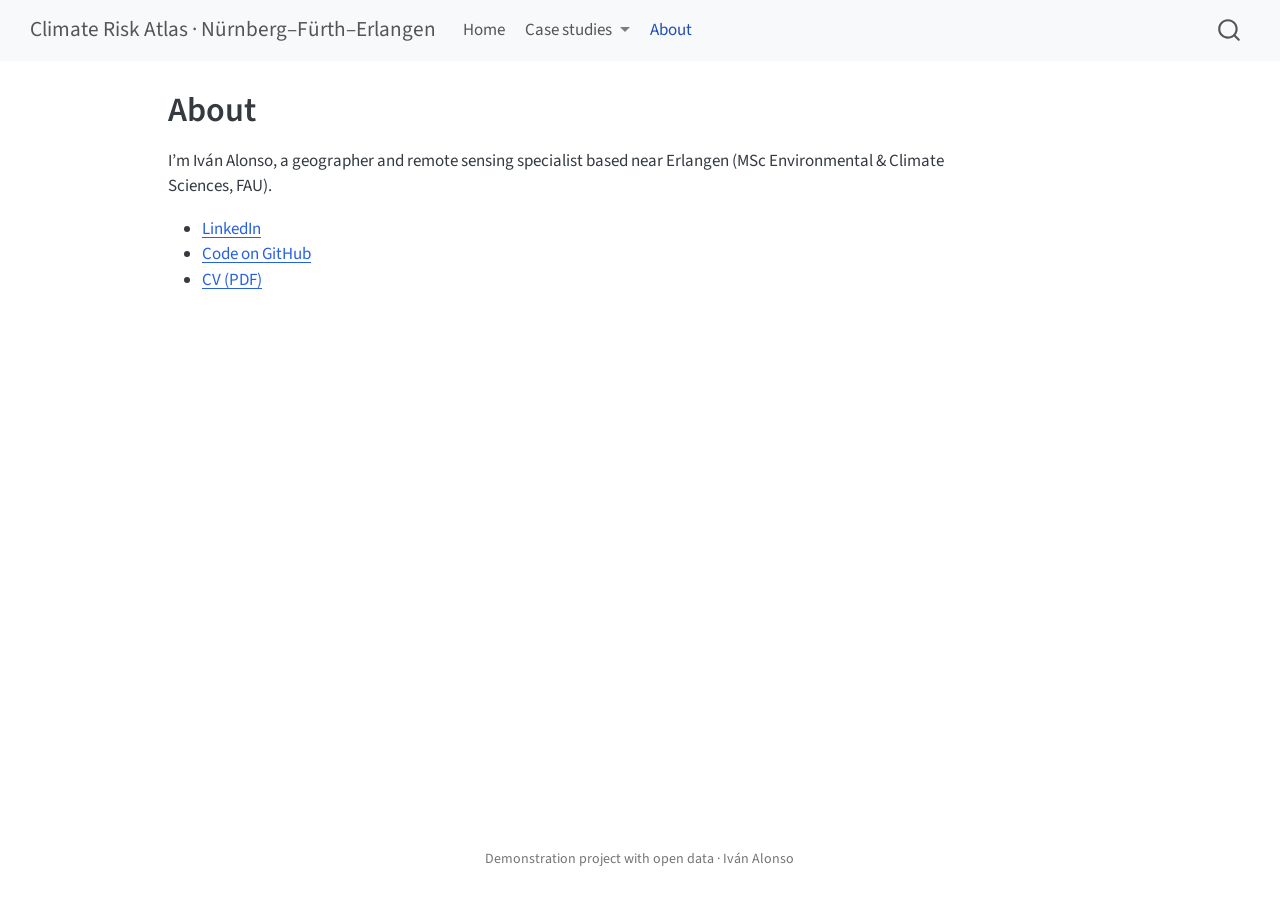
==== docs/about.html @ 8327c065 "Case 1: Reichswald forest health and wildfire susceptibility - Sentinel-2 summer NDVI/NDMI 2017-2025" ====
<!DOCTYPE html>
<html xmlns="http://www.w3.org/1999/xhtml" lang="en" xml:lang="en"><head>

<meta charset="utf-8">
<meta name="generator" content="quarto-1.10.19">

<meta name="viewport" content="width=device-width, initial-scale=1.0, user-scalable=yes">


<title>About – Climate Risk Atlas · Nürnberg–Fürth–Erlangen</title>
<style>
/* Default styles provided by pandoc.
** See https://pandoc.org/MANUAL.html#variables-for-html for config info.
*/
span.smallcaps{font-variant: small-caps;}
div.columns{display: flex; gap: 1.5em;}
div.column{flex: auto;}
@media screen {
div.columns{gap: min(4vw, 1.5em);}
div.column{overflow-x: auto;}
}
div.hanging-indent{margin-left: 1.5em; text-indent: -1.5em;}
ul.task-list{list-style: none;}
ul.task-list li input[type="checkbox"] {
  width: 0.8em;
  margin: 0 0.8em 0.2em -1em; /* quarto-specific, see https://github.com/quarto-dev/quarto-cli/issues/4556 */ 
  vertical-align: middle;
}
</style>


<script src="site_libs/quarto-nav/quarto-nav.js"></script>
<script src="site_libs/quarto-nav/headroom.min.js"></script>
<script src="site_libs/clipboard/clipboard.min.js"></script>
<script src="site_libs/quarto-search/autocomplete.umd.js"></script>
<script src="site_libs/quarto-search/fuse.min.js"></script>
<script src="site_libs/quarto-search/quarto-search.js"></script>
<meta name="quarto:offset" content="./">
<script src="site_libs/quarto-html/quarto.js" type="module"></script>
<script src="site_libs/quarto-html/tabsets/tabsets.js" type="module"></script>
<script src="site_libs/quarto-html/popper.min.js"></script>
<script src="site_libs/quarto-html/tippy.umd.min.js"></script>
<script src="site_libs/quarto-html/anchor.min.js"></script>
<link href="site_libs/quarto-html/tippy.css" rel="stylesheet">
<link href="site_libs/quarto-html/quarto-syntax-highlighting-bf27225e3a48a9273f3daa8f8e829971.css" rel="stylesheet" id="quarto-text-highlighting-styles">
<script src="site_libs/bootstrap/bootstrap.min.js"></script>
<link href="site_libs/bootstrap/bootstrap-icons.css" rel="stylesheet">
<link href="site_libs/bootstrap/bootstrap-172ba59bd5e0b52282274ba0c0cc16fc.min.css" rel="stylesheet" append-hash="true" id="quarto-bootstrap" data-mode="light">
<script id="quarto-search-options" type="application/json">{
  "location": "navbar",
  "copy-button": false,
  "collapse-after": 3,
  "panel-placement": "end",
  "type": "overlay",
  "limit": 50,
  "keyboard-shortcut": [
    "f",
    "/",
    "s"
  ],
  "show-item-context": false,
  "language": {
    "search-no-results-text": "No results",
    "search-matching-documents-text": "matching documents",
    "search-copy-link-title": "Copy link to search",
    "search-hide-matches-text": "Hide additional matches",
    "search-more-match-text": "more match in this document",
    "search-more-matches-text": "more matches in this document",
    "search-clear-button-title": "Clear",
    "search-text-placeholder": "",
    "search-detached-cancel-button-title": "Cancel",
    "search-submit-button-title": "Submit",
    "search-label": "Search"
  }
}</script>


</head>

<body class="nav-fixed quarto-light">

<div id="quarto-search-results"></div>
  <header id="quarto-header" class="headroom fixed-top">
    <nav class="navbar navbar-expand-lg " data-bs-theme="dark">
      <div class="navbar-container container-fluid">
      <div class="navbar-brand-container mx-auto">
    <a class="navbar-brand" href="./index.html">
    <span class="navbar-title">Climate Risk Atlas · Nürnberg–Fürth–Erlangen</span>
    </a>
  </div>
            <div id="quarto-search" class="" title="Search"></div>
          <button class="navbar-toggler" type="button" data-bs-toggle="collapse" data-bs-target="#navbarCollapse" aria-controls="navbarCollapse" role="menu" aria-expanded="false" aria-label="Toggle navigation" onclick="if (window.quartoToggleHeadroom) { window.quartoToggleHeadroom(); }">
  <span class="navbar-toggler-icon"></span>
</button>
          <div class="collapse navbar-collapse" id="navbarCollapse">
            <ul class="navbar-nav navbar-nav-scroll me-auto">
  <li class="nav-item">
    <a class="nav-link" href="./index.html"> 
<span class="menu-text">Home</span></a>
  </li>  
  <li class="nav-item dropdown ">
    <a class="nav-link dropdown-toggle" href="#" id="nav-menu-case-studies" role="link" data-bs-toggle="dropdown" aria-expanded="false">
 <span class="menu-text">Case studies</span>
    </a>
    <ul class="dropdown-menu" aria-labelledby="nav-menu-case-studies">    
        <li>
    <a class="dropdown-item" href="./projects/01_reichswald.html">
 <span class="dropdown-text">Forest health in the Nürnberger Reichswald</span></a>
  </li>  
        <li>
    <a class="dropdown-item" href="./projects/02_urban_heat.html">
 <span class="dropdown-text">Urban heat islands</span></a>
  </li>  
        <li>
    <a class="dropdown-item" href="./projects/03_watershed.html">
 <span class="dropdown-text">Watershed risk in the Regnitz–Pegnitz basin</span></a>
  </li>  
    </ul>
  </li>
  <li class="nav-item">
    <a class="nav-link active" href="./about.html" aria-current="page"> 
<span class="menu-text">About</span></a>
  </li>  
</ul>
          </div> <!-- /navcollapse -->
            <div class="quarto-navbar-tools">
</div>
      </div> <!-- /container-fluid -->
    </nav>
</header>
<!-- content -->
<div id="quarto-content" class="quarto-container page-columns page-rows-contents page-layout-article page-navbar">
<!-- sidebar -->
<!-- margin-sidebar -->
    <div id="quarto-margin-sidebar" class="sidebar margin-sidebar zindex-bottom">
        
    </div>
<!-- main -->
<main class="content" id="quarto-document-content">

<header id="title-block-header" class="quarto-title-block default">
<div class="quarto-title">
<h1 class="title">About</h1>
</div>



<div class="quarto-title-meta">

    
  
    
  </div>
  


</header>


<p>I’m Iván Alonso, a geographer and remote sensing specialist based near Erlangen (MSc Environmental &amp; Climate Sciences, FAU).</p>
<ul>
<li><a href="https://www.linkedin.com/in/ivan-alonso-rs/">LinkedIn</a></li>
<li><a href="#">Code on GitHub</a></li>
<li><a href="#">CV (PDF)</a></li>
</ul>



</main> <!-- /main -->
<script id="quarto-html-after-body" type="application/javascript">
  window.document.addEventListener("DOMContentLoaded", function (event) {
    const icon = "";
    const anchorJS = new window.AnchorJS();
    anchorJS.options = {
      placement: 'right',
      icon: icon
    };
    anchorJS.add('.anchored');
    const isCodeAnnotation = (el) => {
      for (const clz of el.classList) {
        if (clz.startsWith('code-annotation-')) {                     
          return true;
        }
      }
      return false;
    }
    const onCopySuccess = function(e) {
      // button target
      const button = e.trigger;
      // don't keep focus
      button.blur();
      // flash "checked"
      button.classList.add('code-copy-button-checked');
      var currentTitle = button.getAttribute("title");
      button.setAttribute("title", "Copied!");
      let tooltip;
      if (window.bootstrap) {
        button.setAttribute("data-bs-toggle", "tooltip");
        button.setAttribute("data-bs-placement", "left");
        button.setAttribute("data-bs-title", "Copied!");
        tooltip = new bootstrap.Tooltip(button, 
          { trigger: "manual", 
            customClass: "code-copy-button-tooltip",
            offset: [0, -8]});
        tooltip.show();    
      }
      setTimeout(function() {
        if (tooltip) {
          tooltip.hide();
          button.removeAttribute("data-bs-title");
          button.removeAttribute("data-bs-toggle");
          button.removeAttribute("data-bs-placement");
        }
        button.setAttribute("title", currentTitle);
        button.classList.remove('code-copy-button-checked');
      }, 1000);
      // clear code selection
      e.clearSelection();
    }
    const getTextToCopy = function(trigger) {
      const outerScaffold = trigger.parentElement.cloneNode(true);
      const codeEl = outerScaffold.querySelector('code');
      for (const childEl of codeEl.children) {
        if (isCodeAnnotation(childEl)) {
          childEl.remove();
        }
      }
      return codeEl.innerText;
    }
    const clipboard = new window.ClipboardJS('.code-copy-button:not([data-in-quarto-modal])', {
      text: getTextToCopy
    });
    clipboard.on('success', onCopySuccess);
    if (window.document.getElementById('quarto-embedded-source-code-modal')) {
      const clipboardModal = new window.ClipboardJS('.code-copy-button[data-in-quarto-modal]', {
        text: getTextToCopy,
        container: window.document.getElementById('quarto-embedded-source-code-modal')
      });
      clipboardModal.on('success', onCopySuccess);
    }
      var localhostRegex = new RegExp(/^(?:http|https):\/\/localhost\:?[0-9]*\//);
      var mailtoRegex = new RegExp(/^mailto:/);
        var filterRegex = new RegExp('/' + window.location.host + '/');
      var isInternal = (href) => {
          return filterRegex.test(href) || localhostRegex.test(href) || mailtoRegex.test(href);
      }
      // Inspect non-navigation links and adorn them if external
     var links = window.document.querySelectorAll('a[href]:not(.nav-link):not(.navbar-brand):not(.toc-action):not(.sidebar-link):not(.sidebar-item-toggle):not(.pagination-link):not(.no-external):not([aria-hidden]):not(.dropdown-item):not(.quarto-navigation-tool):not(.about-link)');
      for (var i=0; i<links.length; i++) {
        const link = links[i];
        if (!isInternal(link.href)) {
          // undo the damage that might have been done by quarto-nav.js in the case of
          // links that we want to consider external
          if (link.dataset.originalHref !== undefined) {
            link.href = link.dataset.originalHref;
          }
        }
      }
    function tippyHover(el, contentFn, onTriggerFn, onUntriggerFn) {
      const config = {
        allowHTML: true,
        maxWidth: 500,
        delay: 100,
        arrow: false,
        appendTo: function(el) {
            return el.parentElement;
        },
        interactive: true,
        interactiveBorder: 10,
        theme: 'quarto',
        placement: 'bottom-start',
      };
      if (contentFn) {
        config.content = contentFn;
      }
      if (onTriggerFn) {
        config.onTrigger = onTriggerFn;
      }
      if (onUntriggerFn) {
        config.onUntrigger = onUntriggerFn;
      }
      window.tippy(el, config); 
    }
    const noterefs = window.document.querySelectorAll('a[role="doc-noteref"]');
    for (var i=0; i<noterefs.length; i++) {
      const ref = noterefs[i];
      tippyHover(ref, function() {
        // use id or data attribute instead here
        let href = ref.getAttribute('data-footnote-href') || ref.getAttribute('href');
        try { href = new URL(href).hash; } catch {}
        const id = href.replace(/^#\/?/, "");
        const note = window.document.getElementById(id);
        if (note) {
          return note.innerHTML;
        } else {
          return "";
        }
      });
    }
    const xrefs = window.document.querySelectorAll('a.quarto-xref');
    const processXRef = (id, note) => {
      // Strip column container classes
      const stripColumnClz = (el) => {
        el.classList.remove("page-full", "page-columns");
        if (el.children) {
          for (const child of el.children) {
            stripColumnClz(child);
          }
        }
      }
      stripColumnClz(note)
      if (id === null || id.startsWith('sec-')) {
        // Special case sections, only their first couple elements
        const container = document.createElement("div");
        if (note.children && note.children.length > 2) {
          container.appendChild(note.children[0].cloneNode(true));
          for (let i = 1; i < note.children.length; i++) {
            const child = note.children[i];
            if (child.tagName === "P" && child.innerText === "") {
              continue;
            } else {
              container.appendChild(child.cloneNode(true));
              break;
            }
          }
          if (window.Quarto?.typesetMath) {
            window.Quarto.typesetMath(container);
          }
          return container.innerHTML
        } else {
          if (window.Quarto?.typesetMath) {
            window.Quarto.typesetMath(note);
          }
          return note.innerHTML;
        }
      } else {
        // Remove any anchor links if they are present
        const anchorLink = note.querySelector('a.anchorjs-link');
        if (anchorLink) {
          anchorLink.remove();
        }
        if (window.Quarto?.typesetMath) {
          window.Quarto.typesetMath(note);
        }
        if (note.classList.contains("callout")) {
          return note.outerHTML;
        } else {
          return note.innerHTML;
        }
      }
    }
    for (var i=0; i<xrefs.length; i++) {
      const xref = xrefs[i];
      tippyHover(xref, undefined, function(instance) {
        instance.disable();
        let url = xref.getAttribute('href');
        let hash = undefined; 
        if (url.startsWith('#')) {
          hash = url;
        } else {
          try { hash = new URL(url).hash; } catch {}
        }
        if (hash) {
          const id = hash.replace(/^#\/?/, "");
          const note = window.document.getElementById(id);
          if (note !== null) {
            try {
              const html = processXRef(id, note.cloneNode(true));
              instance.setContent(html);
            } finally {
              instance.enable();
              instance.show();
            }
          } else {
            // See if we can fetch this
            fetch(url.split('#')[0])
            .then(res => res.text())
            .then(html => {
              const parser = new DOMParser();
              const htmlDoc = parser.parseFromString(html, "text/html");
              const note = htmlDoc.getElementById(id);
              if (note !== null) {
                const html = processXRef(id, note);
                instance.setContent(html);
              } 
            }).finally(() => {
              instance.enable();
              instance.show();
            });
          }
        } else {
          // See if we can fetch a full url (with no hash to target)
          // This is a special case and we should probably do some content thinning / targeting
          fetch(url)
          .then(res => res.text())
          .then(html => {
            const parser = new DOMParser();
            const htmlDoc = parser.parseFromString(html, "text/html");
            const note = htmlDoc.querySelector('main.content');
            if (note !== null) {
              // This should only happen for chapter cross references
              // (since there is no id in the URL)
              // remove the first header
              if (note.children.length > 0 && note.children[0].tagName === "HEADER") {
                note.children[0].remove();
              }
              const html = processXRef(null, note);
              instance.setContent(html);
            } 
          }).finally(() => {
            instance.enable();
            instance.show();
          });
        }
      }, function(instance) {
      });
    }
        let selectedAnnoteEl;
        const selectorForAnnotation = ( cell, annotation) => {
          let cellAttr = 'data-code-cell="' + cell + '"';
          let lineAttr = 'data-code-annotation="' +  annotation + '"';
          const selector = 'span[' + cellAttr + '][' + lineAttr + ']';
          return selector;
        }
        const selectCodeLines = (annoteEl) => {
          const doc = window.document;
          const targetCell = annoteEl.getAttribute("data-target-cell");
          const targetAnnotation = annoteEl.getAttribute("data-target-annotation");
          const annoteSpan = window.document.querySelector(selectorForAnnotation(targetCell, targetAnnotation));
          const lines = annoteSpan.getAttribute("data-code-lines").split(",");
          const lineIds = lines.map((line) => {
            return targetCell + "-" + line;
          })
          let top = null;
          let height = null;
          let parent = null;
          if (lineIds.length > 0) {
              //compute the position of the single el (top and bottom and make a div)
              const el = window.document.getElementById(lineIds[0]);
              top = el.offsetTop;
              height = el.offsetHeight;
              parent = el.parentElement.parentElement;
            if (lineIds.length > 1) {
              const lastEl = window.document.getElementById(lineIds[lineIds.length - 1]);
              const bottom = lastEl.offsetTop + lastEl.offsetHeight;
              height = bottom - top;
            }
            if (top !== null && height !== null && parent !== null) {
              // cook up a div (if necessary) and position it 
              let div = window.document.getElementById("code-annotation-line-highlight");
              if (div === null) {
                div = window.document.createElement("div");
                div.setAttribute("id", "code-annotation-line-highlight");
                div.style.position = 'absolute';
                parent.appendChild(div);
              }
              div.style.top = top - 2 + "px";
              div.style.height = height + 4 + "px";
              div.style.left = 0;
              let gutterDiv = window.document.getElementById("code-annotation-line-highlight-gutter");
              if (gutterDiv === null) {
                gutterDiv = window.document.createElement("div");
                gutterDiv.setAttribute("id", "code-annotation-line-highlight-gutter");
                gutterDiv.style.position = 'absolute';
                const codeCell = window.document.getElementById(targetCell);
                const gutter = codeCell.querySelector('.code-annotation-gutter');
                gutter.appendChild(gutterDiv);
              }
              gutterDiv.style.top = top - 2 + "px";
              gutterDiv.style.height = height + 4 + "px";
            }
            selectedAnnoteEl = annoteEl;
          }
        };
        const unselectCodeLines = () => {
          const elementsIds = ["code-annotation-line-highlight", "code-annotation-line-highlight-gutter"];
          elementsIds.forEach((elId) => {
            const div = window.document.getElementById(elId);
            if (div) {
              div.remove();
            }
          });
          selectedAnnoteEl = undefined;
        };
          // Handle positioning of the toggle
      window.addEventListener(
        "resize",
        throttle(() => {
          elRect = undefined;
          if (selectedAnnoteEl) {
            selectCodeLines(selectedAnnoteEl);
          }
        }, 10)
      );
      function throttle(fn, ms) {
      let throttle = false;
      let timer;
        return (...args) => {
          if(!throttle) { // first call gets through
              fn.apply(this, args);
              throttle = true;
          } else { // all the others get throttled
              if(timer) clearTimeout(timer); // cancel #2
              timer = setTimeout(() => {
                fn.apply(this, args);
                timer = throttle = false;
              }, ms);
          }
        };
      }
        // Attach click handler to the DT
        const annoteDls = window.document.querySelectorAll('dt[data-target-cell]');
        for (const annoteDlNode of annoteDls) {
          annoteDlNode.addEventListener('click', (event) => {
            const clickedEl = event.target;
            if (clickedEl !== selectedAnnoteEl) {
              unselectCodeLines();
              const activeEl = window.document.querySelector('dt[data-target-cell].code-annotation-active');
              if (activeEl) {
                activeEl.classList.remove('code-annotation-active');
              }
              selectCodeLines(clickedEl);
              clickedEl.classList.add('code-annotation-active');
            } else {
              // Unselect the line
              unselectCodeLines();
              clickedEl.classList.remove('code-annotation-active');
            }
          });
        }
    const findCites = (el) => {
      const parentEl = el.parentElement;
      if (parentEl) {
        const cites = parentEl.dataset.cites;
        if (cites) {
          return {
            el,
            cites: cites.split(' ')
          };
        } else {
          return findCites(el.parentElement)
        }
      } else {
        return undefined;
      }
    };
    var bibliorefs = window.document.querySelectorAll('a[role="doc-biblioref"]');
    for (var i=0; i<bibliorefs.length; i++) {
      const ref = bibliorefs[i];
      const citeInfo = findCites(ref);
      if (citeInfo) {
        tippyHover(citeInfo.el, function() {
          var popup = window.document.createElement('div');
          citeInfo.cites.forEach(function(cite) {
            var citeDiv = window.document.createElement('div');
            citeDiv.classList.add('hanging-indent');
            citeDiv.classList.add('csl-entry');
            var biblioDiv = window.document.getElementById('ref-' + cite);
            if (biblioDiv) {
              citeDiv.innerHTML = biblioDiv.innerHTML;
            }
            popup.appendChild(citeDiv);
          });
          return popup.innerHTML;
        });
      }
    }
  });
  </script>
</div> <!-- /content -->
<footer class="footer">
  <div class="nav-footer">
    <div class="nav-footer-left">
      &nbsp;
    </div>   
    <div class="nav-footer-center">
<p>Demonstration project with open data · Iván Alonso</p>
</div>
    <div class="nav-footer-right">
      &nbsp;
    </div>
  </div>
</footer>




</body></html>
---- docs/site_libs/quarto-html/tippy.css ----
.tippy-box[data-animation=fade][data-state=hidden]{opacity:0}[data-tippy-root]{max-width:calc(100vw - 10px)}.tippy-box{position:relative;background-color:#333;color:#fff;border-radius:4px;font-size:14px;line-height:1.4;white-space:normal;outline:0;transition-property:transform,visibility,opacity}.tippy-box[data-placement^=top]>.tippy-arrow{bottom:0}.tippy-box[data-placement^=top]>.tippy-arrow:before{bottom:-7px;left:0;border-width:8px 8px 0;border-top-color:initial;transform-origin:center top}.tippy-box[data-placement^=bottom]>.tippy-arrow{top:0}.tippy-box[data-placement^=bottom]>.tippy-arrow:before{top:-7px;left:0;border-width:0 8px 8px;border-bottom-color:initial;transform-origin:center bottom}.tippy-box[data-placement^=left]>.tippy-arrow{right:0}.tippy-box[data-placement^=left]>.tippy-arrow:before{border-width:8px 0 8px 8px;border-left-color:initial;right:-7px;transform-origin:center left}.tippy-box[data-placement^=right]>.tippy-arrow{left:0}.tippy-box[data-placement^=right]>.tippy-arrow:before{left:-7px;border-width:8px 8px 8px 0;border-right-color:initial;transform-origin:center right}.tippy-box[data-inertia][data-state=visible]{transition-timing-function:cubic-bezier(.54,1.5,.38,1.11)}.tippy-arrow{width:16px;height:16px;color:#333}.tippy-arrow:before{content:"";position:absolute;border-color:transparent;border-style:solid}.tippy-content{position:relative;padding:5px 9px;z-index:1}
---- docs/site_libs/quarto-html/quarto-syntax-highlighting-bf27225e3a48a9273f3daa8f8e829971.css ----
/* quarto syntax highlight colors */
:root {
  --quarto-hl-ot-color: #003B4F;
  --quarto-hl-at-color: #657422;
  --quarto-hl-ss-color: #20794D;
  --quarto-hl-an-color: #5E5E5E;
  --quarto-hl-fu-color: #4758AB;
  --quarto-hl-st-color: #20794D;
  --quarto-hl-cf-color: #003B4F;
  --quarto-hl-op-color: #5E5E5E;
  --quarto-hl-er-color: #AD0000;
  --quarto-hl-bn-color: #AD0000;
  --quarto-hl-al-color: #AD0000;
  --quarto-hl-va-color: #111111;
  --quarto-hl-bu-color: inherit;
  --quarto-hl-ex-color: inherit;
  --quarto-hl-pp-color: #AD0000;
  --quarto-hl-in-color: #5E5E5E;
  --quarto-hl-vs-color: #20794D;
  --quarto-hl-wa-color: #5E5E5E;
  --quarto-hl-do-color: #5E5E5E;
  --quarto-hl-im-color: #00769E;
  --quarto-hl-ch-color: #20794D;
  --quarto-hl-dt-color: #AD0000;
  --quarto-hl-fl-color: #AD0000;
  --quarto-hl-co-color: #5E5E5E;
  --quarto-hl-cv-color: #5E5E5E;
  --quarto-hl-cn-color: #8f5902;
  --quarto-hl-sc-color: #5E5E5E;
  --quarto-hl-dv-color: #AD0000;
  --quarto-hl-kw-color: #003B4F;
}

/* other quarto variables */
:root {
  --quarto-font-monospace: SFMono-Regular, Menlo, Monaco, Consolas, "Liberation Mono", "Courier New", monospace;
}

/* syntax highlight based on Pandoc's rules */
pre > code.sourceCode > span {
  color: #003B4F;
}

code.sourceCode > span {
  color: #003B4F;
}

div.sourceCode,
div.sourceCode pre.sourceCode {
  color: #003B4F;
}

/* Normal */
code span {
  color: #003B4F;
}

/* Alert */
code span.al {
  color: #AD0000;
  font-style: inherit;
}

/* Annotation */
code span.an {
  color: #5E5E5E;
  font-style: inherit;
}

/* Attribute */
code span.at {
  color: #657422;
  font-style: inherit;
}

/* BaseN */
code span.bn {
  color: #AD0000;
  font-style: inherit;
}

/* BuiltIn */
code span.bu {
  font-style: inherit;
}

/* ControlFlow */
code span.cf {
  color: #003B4F;
  font-weight: bold;
  font-style: inherit;
}

/* Char */
code span.ch {
  color: #20794D;
  font-style: inherit;
}

/* Constant */
code span.cn {
  color: #8f5902;
  font-style: inherit;
}

/* Comment */
code span.co {
  color: #5E5E5E;
  font-style: inherit;
}

/* CommentVar */
code span.cv {
  color: #5E5E5E;
  font-style: italic;
}

/* Documentation */
code span.do {
  color: #5E5E5E;
  font-style: italic;
}

/* DataType */
code span.dt {
  color: #AD0000;
  font-style: inherit;
}

/* DecVal */
code span.dv {
  color: #AD0000;
  font-style: inherit;
}

/* Error */
code span.er {
  color: #AD0000;
  font-style: inherit;
}

/* Extension */
code span.ex {
  font-style: inherit;
}

/* Float */
code span.fl {
  color: #AD0000;
  font-style: inherit;
}

/* Function */
code span.fu {
  color: #4758AB;
  font-style: inherit;
}

/* Import */
code span.im {
  color: #00769E;
  font-style: inherit;
}

/* Information */
code span.in {
  color: #5E5E5E;
  font-style: inherit;
}

/* Keyword */
code span.kw {
  color: #003B4F;
  font-weight: bold;
  font-style: inherit;
}

/* Operator */
code span.op {
  color: #5E5E5E;
  font-style: inherit;
}

/* Other */
code span.ot {
  color: #003B4F;
  font-style: inherit;
}

/* Preprocessor */
code span.pp {
  color: #AD0000;
  font-style: inherit;
}

/* SpecialChar */
code span.sc {
  color: #5E5E5E;
  font-style: inherit;
}

/* SpecialString */
code span.ss {
  color: #20794D;
  font-style: inherit;
}

/* String */
code span.st {
  color: #20794D;
  font-style: inherit;
}

/* Variable */
code span.va {
  color: #111111;
  font-style: inherit;
}

/* VerbatimString */
code span.vs {
  color: #20794D;
  font-style: inherit;
}

/* Warning */
code span.wa {
  color: #5E5E5E;
  font-style: italic;
}

.prevent-inlining {
  content: "</";
}

/*# sourceMappingURL=8be38f48d34c45af72792cbd699585e7.css.map */
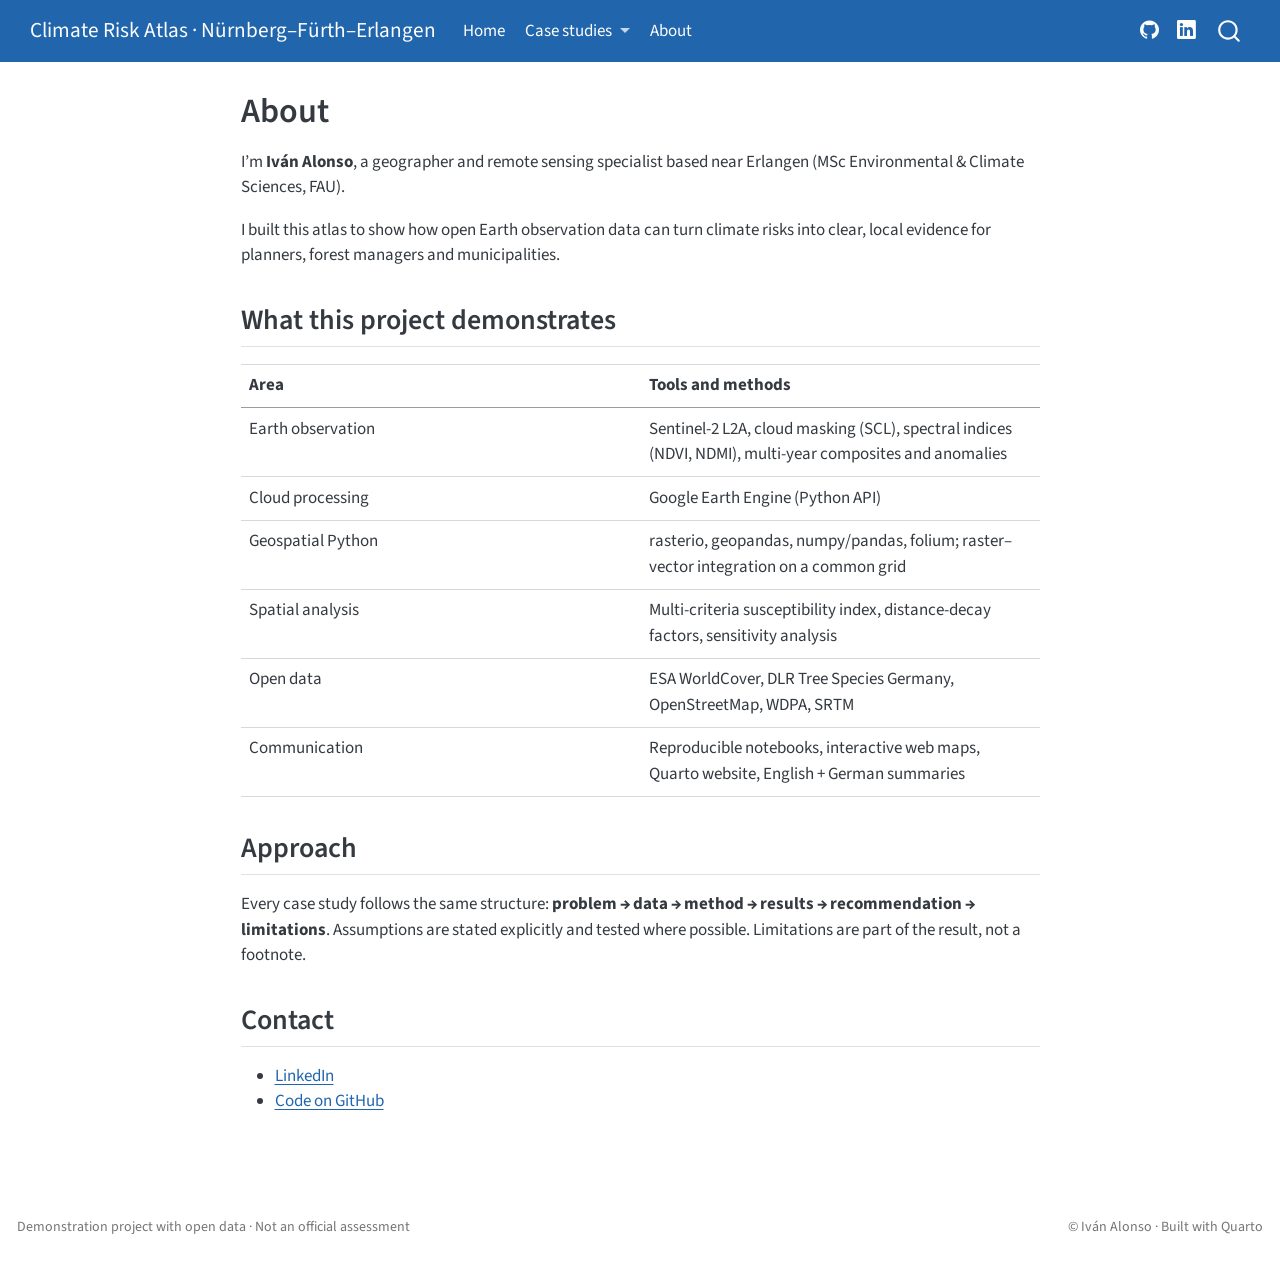
==== commit e56e47d5: "Site redesign: landing page, case cards, readable web map legends - Home: banner, case study grid wi" ====
--- a/docs/about.html
+++ b/docs/about.html
@@ -45,7 +45,7 @@
 <link href="site_libs/quarto-html/quarto-syntax-highlighting-bf27225e3a48a9273f3daa8f8e829971.css" rel="stylesheet" id="quarto-text-highlighting-styles">
 <script src="site_libs/bootstrap/bootstrap.min.js"></script>
 <link href="site_libs/bootstrap/bootstrap-icons.css" rel="stylesheet">
-<link href="site_libs/bootstrap/bootstrap-172ba59bd5e0b52282274ba0c0cc16fc.min.css" rel="stylesheet" append-hash="true" id="quarto-bootstrap" data-mode="light">
+<link href="site_libs/bootstrap/bootstrap-6a4c8462d4f9405712c1ddc03be73240.min.css" rel="stylesheet" append-hash="true" id="quarto-bootstrap" data-mode="light">
 <script id="quarto-search-options" type="application/json">{
   "location": "navbar",
   "copy-button": false,
@@ -75,9 +75,13 @@
 }</script>
 
 
+<meta property="og:title" content="About – Climate Risk Atlas · Nürnberg–Fürth–Erlangen">
+<meta property="og:description" content="Open-data case studies on climate risks in the Nürnberg–Fürth–Erlangen metropolitan core, built with Sentinel-2 and Google Earth Engine.">
+<meta property="og:image" content="https://ivan220.github.io/climate-risk-atlas-nfe/images/banner.jpg">
+<meta property="og:site_name" content="Climate Risk Atlas · Nürnberg–Fürth–Erlangen">
 </head>
 
-<body class="nav-fixed quarto-light">
+<body class="nav-fixed fullcontent quarto-light">
 
 <div id="quarto-search-results"></div>
   <header id="quarto-header" class="headroom fixed-top">
@@ -122,6 +126,18 @@
 <span class="menu-text">About</span></a>
   </li>  
 </ul>
+            <ul class="navbar-nav navbar-nav-scroll ms-auto">
+  <li class="nav-item compact">
+    <a class="nav-link" href="https://github.com/ivan220/climate-risk-atlas-nfe"> <i class="bi bi-github" role="img" aria-label="Code on GitHub">
+</i> 
+<span class="menu-text"></span></a>
+  </li>  
+  <li class="nav-item compact">
+    <a class="nav-link" href="https://www.linkedin.com/in/ivan-alonso-rs/"> <i class="bi bi-linkedin" role="img" aria-label="LinkedIn">
+</i> 
+<span class="menu-text"></span></a>
+  </li>  
+</ul>
           </div> <!-- /navcollapse -->
             <div class="quarto-navbar-tools">
 </div>
@@ -132,9 +148,7 @@
 <div id="quarto-content" class="quarto-container page-columns page-rows-contents page-layout-article page-navbar">
 <!-- sidebar -->
 <!-- margin-sidebar -->
-    <div id="quarto-margin-sidebar" class="sidebar margin-sidebar zindex-bottom">
-        
-    </div>
+    
 <!-- main -->
 <main class="content" id="quarto-document-content">
 
@@ -157,14 +171,62 @@
 </header>
 
 
-<p>I’m Iván Alonso, a geographer and remote sensing specialist based near Erlangen (MSc Environmental &amp; Climate Sciences, FAU).</p>
+<p>I’m <strong>Iván Alonso</strong>, a geographer and remote sensing specialist based near Erlangen (MSc Environmental &amp; Climate Sciences, FAU).</p>
+<p>I built this atlas to show how open Earth observation data can turn climate risks into clear, local evidence for planners, forest managers and municipalities.</p>
+<section id="what-this-project-demonstrates" class="level2">
+<h2 class="anchored" data-anchor-id="what-this-project-demonstrates">What this project demonstrates</h2>
+<table class="caption-top table">
+<colgroup>
+<col style="width: 50%">
+<col style="width: 50%">
+</colgroup>
+<thead>
+<tr class="header">
+<th>Area</th>
+<th>Tools and methods</th>
+</tr>
+</thead>
+<tbody>
+<tr class="odd">
+<td>Earth observation</td>
+<td>Sentinel-2 L2A, cloud masking (SCL), spectral indices (NDVI, NDMI), multi-year composites and anomalies</td>
+</tr>
+<tr class="even">
+<td>Cloud processing</td>
+<td>Google Earth Engine (Python API)</td>
+</tr>
+<tr class="odd">
+<td>Geospatial Python</td>
+<td>rasterio, geopandas, numpy/pandas, folium; raster–vector integration on a common grid</td>
+</tr>
+<tr class="even">
+<td>Spatial analysis</td>
+<td>Multi-criteria susceptibility index, distance-decay factors, sensitivity analysis</td>
+</tr>
+<tr class="odd">
+<td>Open data</td>
+<td>ESA WorldCover, DLR Tree Species Germany, OpenStreetMap, WDPA, SRTM</td>
+</tr>
+<tr class="even">
+<td>Communication</td>
+<td>Reproducible notebooks, interactive web maps, Quarto website, English + German summaries</td>
+</tr>
+</tbody>
+</table>
+</section>
+<section id="approach" class="level2">
+<h2 class="anchored" data-anchor-id="approach">Approach</h2>
+<p>Every case study follows the same structure: <strong>problem → data → method → results → recommendation → limitations</strong>. Assumptions are stated explicitly and tested where possible. Limitations are part of the result, not a footnote.</p>
+</section>
+<section id="contact" class="level2">
+<h2 class="anchored" data-anchor-id="contact">Contact</h2>
 <ul>
 <li><a href="https://www.linkedin.com/in/ivan-alonso-rs/">LinkedIn</a></li>
-<li><a href="#">Code on GitHub</a></li>
-<li><a href="#">CV (PDF)</a></li>
+<li><a href="https://github.com/ivan220/climate-risk-atlas-nfe">Code on GitHub</a></li>
 </ul>
 
 
+</section>
 
 </main> <!-- /main -->
 <script id="quarto-html-after-body" type="application/javascript">
@@ -240,7 +302,7 @@
     }
       var localhostRegex = new RegExp(/^(?:http|https):\/\/localhost\:?[0-9]*\//);
       var mailtoRegex = new RegExp(/^mailto:/);
-        var filterRegex = new RegExp('/' + window.location.host + '/');
+        var filterRegex = new RegExp("https:\/\/ivan220\.github\.io\/climate-risk-atlas-nfe\/");
       var isInternal = (href) => {
           return filterRegex.test(href) || localhostRegex.test(href) || mailtoRegex.test(href);
       }
@@ -571,14 +633,14 @@
 <footer class="footer">
   <div class="nav-footer">
     <div class="nav-footer-left">
-      &nbsp;
-    </div>   
+<p>Demonstration project with open data · Not an official assessment</p>
+</div>   
     <div class="nav-footer-center">
-<p>Demonstration project with open data · Iván Alonso</p>
-</div>
-    <div class="nav-footer-right">
       &nbsp;
     </div>
+    <div class="nav-footer-right">
+<p>© Iván Alonso · Built with Quarto</p>
+</div>
   </div>
 </footer>
 
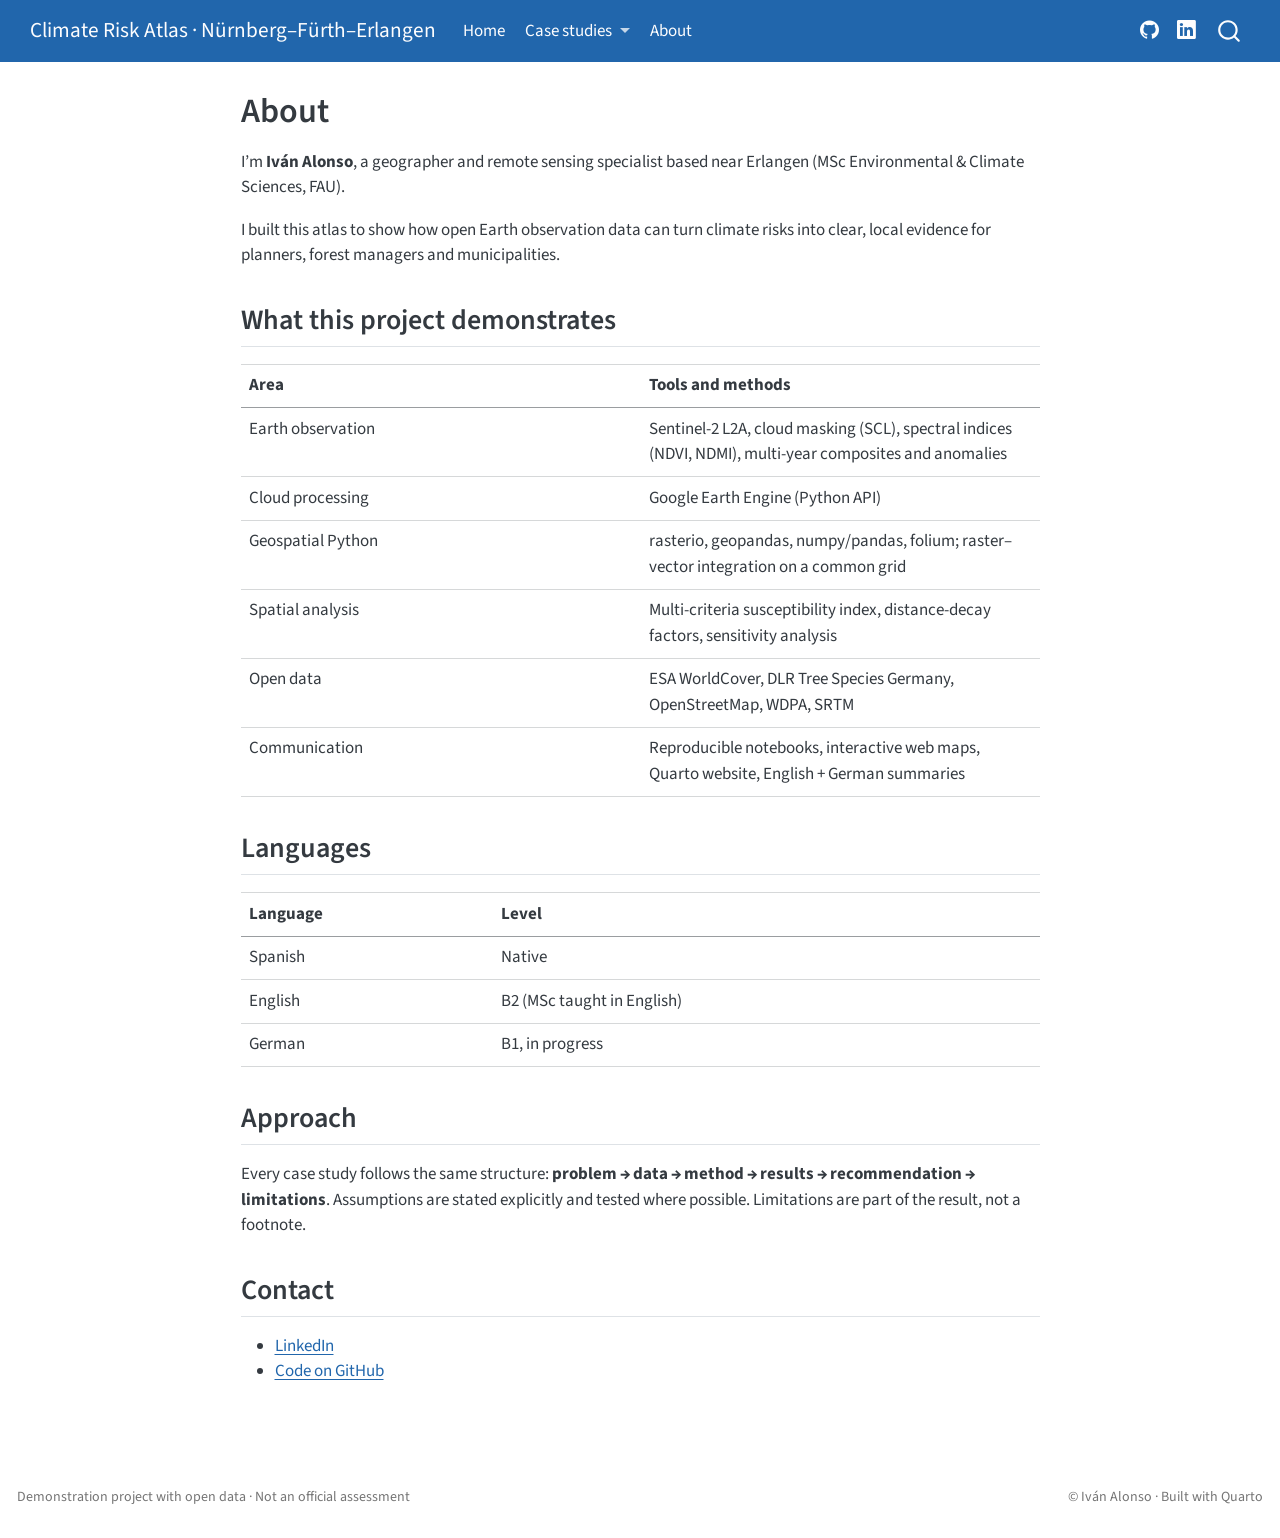
==== commit f398d52d: "Verified references with DOIs; languages on About page Co-Authored-By: Claude Opus 5.5 <noreply@anth" ====
--- a/docs/about.html
+++ b/docs/about.html
@@ -77,7 +77,7 @@
 
 <meta property="og:title" content="About – Climate Risk Atlas · Nürnberg–Fürth–Erlangen">
 <meta property="og:description" content="Open-data case studies on climate risks in the Nürnberg–Fürth–Erlangen metropolitan core, built with Sentinel-2 and Google Earth Engine.">
-<meta property="og:image" content="https://ivan220.github.io/climate-risk-atlas-nfe/images/banner.jpg">
+<meta property="og:image" content="https://ivan-alonso-rs.github.io/climate-risk-atlas-nfe/images/banner.jpg">
 <meta property="og:site_name" content="Climate Risk Atlas · Nürnberg–Fürth–Erlangen">
 </head>
 
@@ -128,7 +128,7 @@
 </ul>
             <ul class="navbar-nav navbar-nav-scroll ms-auto">
   <li class="nav-item compact">
-    <a class="nav-link" href="https://github.com/ivan220/climate-risk-atlas-nfe"> <i class="bi bi-github" role="img" aria-label="Code on GitHub">
+    <a class="nav-link" href="https://github.com/ivan-alonso-rs/climate-risk-atlas-nfe"> <i class="bi bi-github" role="img" aria-label="Code on GitHub">
 </i> 
 <span class="menu-text"></span></a>
   </li>  
@@ -214,6 +214,31 @@
 </tbody>
 </table>
 </section>
+<section id="languages" class="level2">
+<h2 class="anchored" data-anchor-id="languages">Languages</h2>
+<table class="caption-top table">
+<thead>
+<tr class="header">
+<th>Language</th>
+<th>Level</th>
+</tr>
+</thead>
+<tbody>
+<tr class="odd">
+<td>Spanish</td>
+<td>Native</td>
+</tr>
+<tr class="even">
+<td>English</td>
+<td>B2 (MSc taught in English)</td>
+</tr>
+<tr class="odd">
+<td>German</td>
+<td>B1, in progress</td>
+</tr>
+</tbody>
+</table>
+</section>
 <section id="approach" class="level2">
 <h2 class="anchored" data-anchor-id="approach">Approach</h2>
 <p>Every case study follows the same structure: <strong>problem → data → method → results → recommendation → limitations</strong>. Assumptions are stated explicitly and tested where possible. Limitations are part of the result, not a footnote.</p>
@@ -222,7 +247,7 @@
 <h2 class="anchored" data-anchor-id="contact">Contact</h2>
 <ul>
 <li><a href="https://www.linkedin.com/in/ivan-alonso-rs/">LinkedIn</a></li>
-<li><a href="https://github.com/ivan220/climate-risk-atlas-nfe">Code on GitHub</a></li>
+<li><a href="https://github.com/ivan-alonso-rs/climate-risk-atlas-nfe">Code on GitHub</a></li>
 </ul>
 
 
@@ -302,7 +327,7 @@
     }
       var localhostRegex = new RegExp(/^(?:http|https):\/\/localhost\:?[0-9]*\//);
       var mailtoRegex = new RegExp(/^mailto:/);
-        var filterRegex = new RegExp("https:\/\/ivan220\.github\.io\/climate-risk-atlas-nfe\/");
+        var filterRegex = new RegExp("https:\/\/ivan-alonso-rs\.github\.io\/climate-risk-atlas-nfe\/");
       var isInternal = (href) => {
           return filterRegex.test(href) || localhostRegex.test(href) || mailtoRegex.test(href);
       }
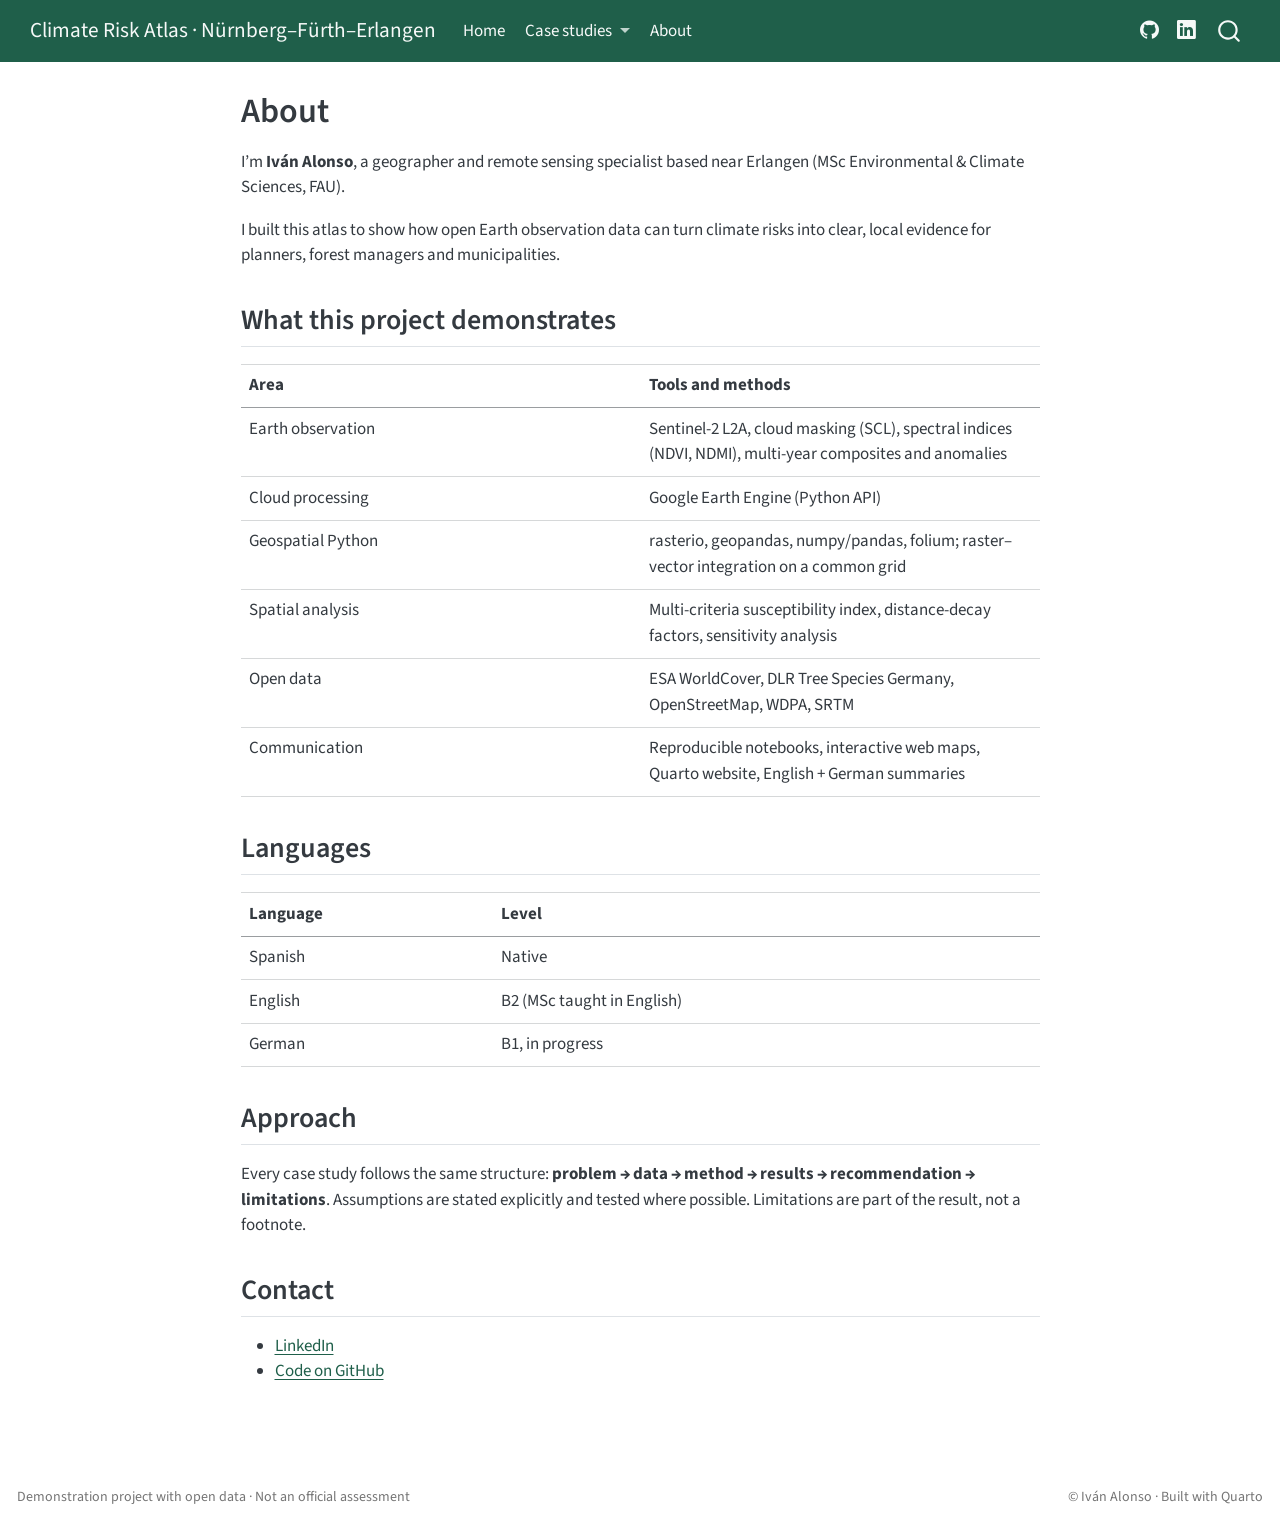
==== commit f2bcffd5: "Primary colour: forest green #1f5f4a Co-Authored-By: Claude Opus 5.5 <noreply@anthropic.com>" ====
--- a/docs/about.html
+++ b/docs/about.html
@@ -45,7 +45,7 @@
 <link href="site_libs/quarto-html/quarto-syntax-highlighting-bf27225e3a48a9273f3daa8f8e829971.css" rel="stylesheet" id="quarto-text-highlighting-styles">
 <script src="site_libs/bootstrap/bootstrap.min.js"></script>
 <link href="site_libs/bootstrap/bootstrap-icons.css" rel="stylesheet">
-<link href="site_libs/bootstrap/bootstrap-6a4c8462d4f9405712c1ddc03be73240.min.css" rel="stylesheet" append-hash="true" id="quarto-bootstrap" data-mode="light">
+<link href="site_libs/bootstrap/bootstrap-828bb008e4c9c0faa1cd18fb45bd1579.min.css" rel="stylesheet" append-hash="true" id="quarto-bootstrap" data-mode="light">
 <script id="quarto-search-options" type="application/json">{
   "location": "navbar",
   "copy-button": false,
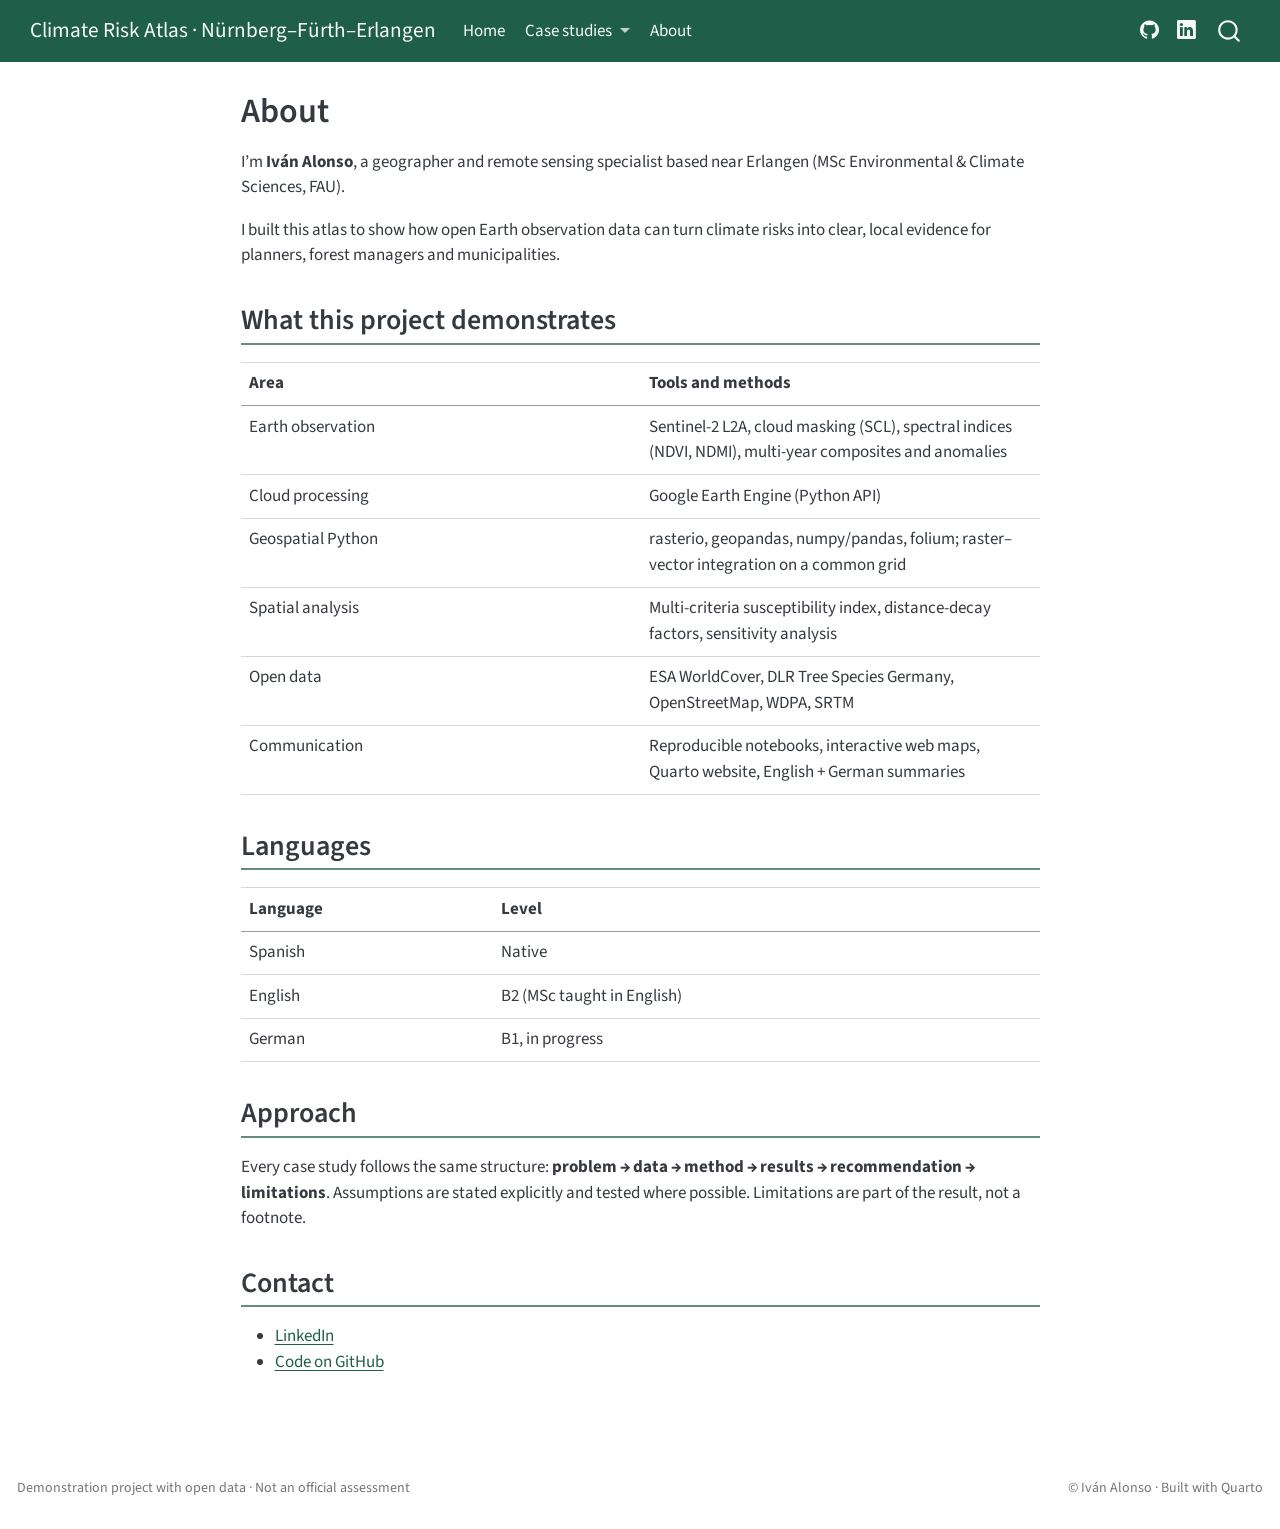
==== commit 69ad61d4: "Section headings: thin forest-green rule Co-Authored-By: Claude Opus 5.5 <noreply@anthropic.com>" ====
--- a/docs/about.html
+++ b/docs/about.html
@@ -45,7 +45,7 @@
 <link href="site_libs/quarto-html/quarto-syntax-highlighting-bf27225e3a48a9273f3daa8f8e829971.css" rel="stylesheet" id="quarto-text-highlighting-styles">
 <script src="site_libs/bootstrap/bootstrap.min.js"></script>
 <link href="site_libs/bootstrap/bootstrap-icons.css" rel="stylesheet">
-<link href="site_libs/bootstrap/bootstrap-828bb008e4c9c0faa1cd18fb45bd1579.min.css" rel="stylesheet" append-hash="true" id="quarto-bootstrap" data-mode="light">
+<link href="site_libs/bootstrap/bootstrap-f256b25d8e422ffab89a92eec54816a0.min.css" rel="stylesheet" append-hash="true" id="quarto-bootstrap" data-mode="light">
 <script id="quarto-search-options" type="application/json">{
   "location": "navbar",
   "copy-button": false,
